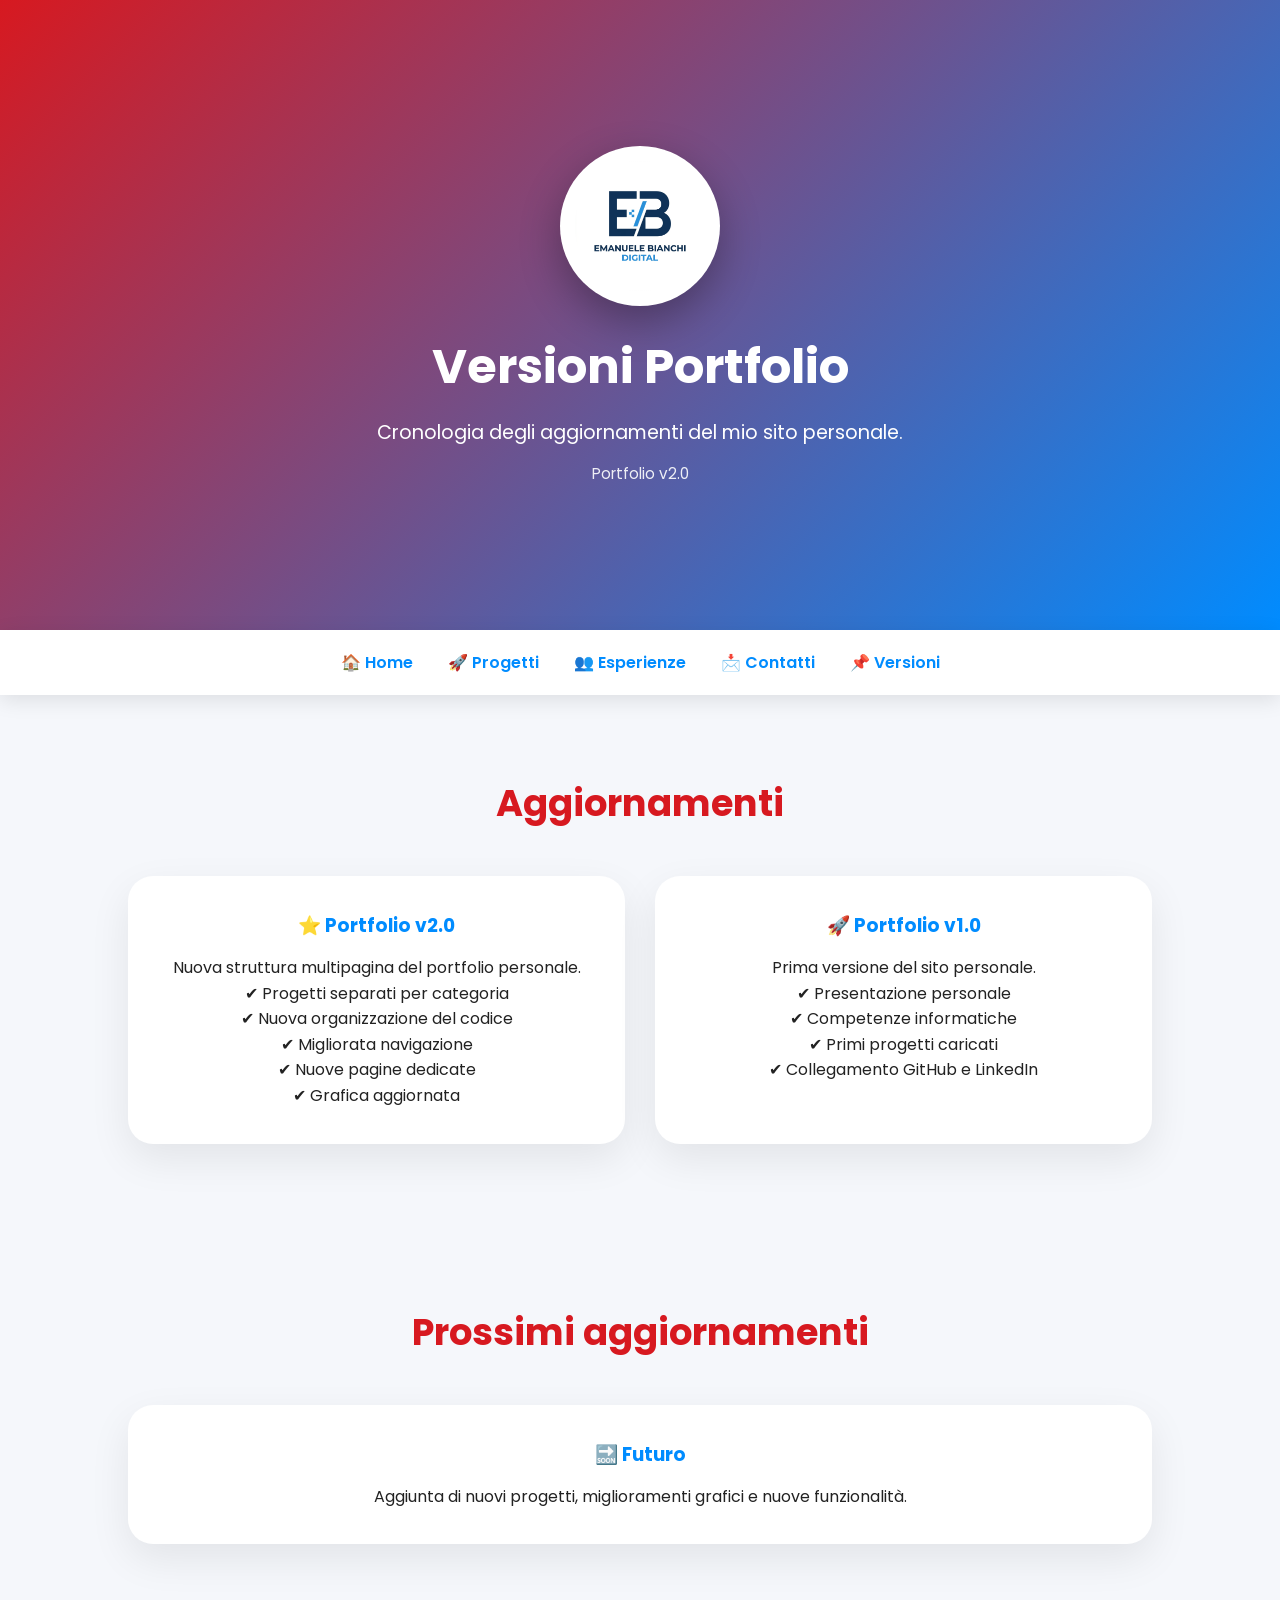
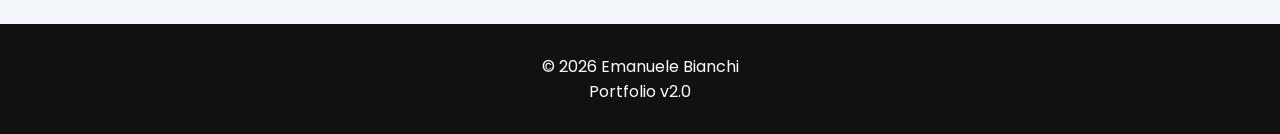
==== changelog.html @ 806c9649 "Portfolio v2.0 Nuova struttura multipagina, Nuovi progetti e miglioramenti grafici" ====
<!DOCTYPE html>
<html lang="it">

<head>

<meta charset="UTF-8">
<meta name="viewport" content="width=device-width, initial-scale=1.0">

<title>Versioni | Emanuele Bianchi</title>

<link rel="icon" href="img/logo.png">
<link rel="stylesheet" href="style.css">

</head>


<body>


<header>


<img src="img/logo.png"
class="logo"
alt="Logo Emanuele Bianchi">


<h1>
Versioni Portfolio
</h1>


<p>
Cronologia degli aggiornamenti
del mio sito personale.
</p>


<p class="versione">
Portfolio v2.0
</p>


</header>




<nav>

<a href="index.html">
🏠 Home
</a>


<a href="progetti.html">
🚀 Progetti
</a>


<a href="esperienze.html">
👥 Esperienze
</a>


<a href="contatti.html">
📩 Contatti
</a>


<a href="changelog.html">
📌 Versioni
</a>

</nav>





<section>


<h2>
Aggiornamenti
</h2>



<div class="cards">



<div class="card">


<h3>
⭐ Portfolio v2.0
</h3>


<p>

Nuova struttura multipagina
del portfolio personale.

</p>


<p>

✔ Progetti separati per categoria<br>
✔ Nuova organizzazione del codice<br>
✔ Migliorata navigazione<br>
✔ Nuove pagine dedicate<br>
✔ Grafica aggiornata

</p>


</div>






<div class="card">


<h3>
🚀 Portfolio v1.0
</h3>


<p>

Prima versione del sito personale.

</p>


<p>

✔ Presentazione personale<br>
✔ Competenze informatiche<br>
✔ Primi progetti caricati<br>
✔ Collegamento GitHub e LinkedIn

</p>


</div>




</div>


</section>





<section>


<h2>
Prossimi aggiornamenti
</h2>


<div class="cards">


<div class="card">


<h3>
🔜 Futuro
</h3>


<p>

Aggiunta di nuovi progetti,
miglioramenti grafici e nuove
funzionalità.

</p>


</div>


</div>


</section>





<footer>


<p>
© 2026 Emanuele Bianchi
</p>


<p>
Portfolio v2.0
</p>


</footer>




<script src="script.js"></script>


</body>

</html>
---- style.css ----
/* ==================================
   PORTFOLIO EMA
   STYLE DEFINITIVO 2.0
================================== */


@import url('https://fonts.googleapis.com/css2?family=Poppins:wght@300;400;500;600;700&display=swap');



* {

    margin:0;
    padding:0;
    box-sizing:border-box;

}



html {

    scroll-behavior:smooth;

}



body {

    font-family:'Poppins',sans-serif;

    background:#f5f7fb;

    color:#222;

    transition:.4s;

}





/* ================= HEADER ================= */


header {

    min-height:70vh;

    display:flex;

    flex-direction:column;

    justify-content:center;

    align-items:center;

    text-align:center;

    padding:40px 20px;


    background:

    linear-gradient(
        135deg,
        #d71920,
        #008cff
    );


    color:white;

}




.logo {

    width:160px;

    height:160px;

    object-fit:contain;

    background:white;

    padding:15px;

    border-radius:50%;

    box-shadow:
    0 15px 40px rgba(0,0,0,.3);


    animation:float 3s infinite;

}




.foto-profilo {

    width:170px;

    height:170px;

    object-fit:cover;

    border-radius:50%;

    border:5px solid white;

    margin-bottom:20px;

    box-shadow:
    0 15px 35px rgba(0,0,0,.3);

}





@keyframes float {


    50% {

        transform:translateY(-15px);

    }

}




header h1 {

    margin-top:25px;

    font-size:3rem;

}



header h2 {

    margin-top:10px;

    font-weight:400;

}



header p {

    margin-top:15px;

    font-size:1.2rem;

}




.versione {

    font-size:.95rem;

    opacity:.9;

}





/* ================= BUTTON ================= */


button,
.btn {


    margin-top:25px;

    padding:14px 30px;

    border-radius:50px;

    border:none;

    background:white;

    color:#d71920;

    font-weight:600;

    cursor:pointer;

    text-decoration:none;

    transition:.3s;

}



button:hover,
.btn:hover {


    transform:translateY(-5px);


    box-shadow:
    0 10px 25px rgba(0,0,0,.25);


}





/* ================= NAV ================= */


nav {


    position:sticky;

    top:0;

    z-index:100;


    display:flex;

    justify-content:center;

    gap:35px;


    padding:20px;


    background:white;


    box-shadow:
    0 5px 20px rgba(0,0,0,.1);


}




nav a {


    text-decoration:none;

    color:#008cff;

    font-weight:600;

    transition:.3s;


}



nav a:hover {


    color:#d71920;


}





/* ================= SECTIONS ================= */


section {


    padding:80px 10%;


    animation:appear .8s;


}




section h2 {


    text-align:center;


    color:#d71920;


    font-size:2.3rem;


    margin-bottom:45px;


}





@keyframes appear {


from {

    opacity:0;

    transform:translateY(30px);

}


to {

    opacity:1;

    transform:none;

}


}






/* ================= CARDS ================= */


.cards {


    display:grid;


    grid-template-columns:

    repeat(auto-fit,minmax(280px,1fr));


    gap:30px;


    margin-top:30px;


}




.card {


    background:white;


    padding:35px;


    border-radius:25px;


    text-align:center;


    box-shadow:


    0 15px 40px rgba(0,0,0,.08);


    transition:.4s;


}




.card:hover {


    transform:translateY(-12px);


    box-shadow:


    0 25px 50px rgba(0,0,0,.15);


}




.card h3 {


    margin-bottom:15px;


    color:#008cff;


}




.card p {


    line-height:1.6;


}




/* ================= PROGETTI ================= */


.card.project {

    padding:30px;

}



.sub-project {


    margin-top:25px;


    padding:20px;


    border-radius:15px;


    background:rgba(0,0,0,.05);


}




.sub-project h4 {


    margin-bottom:12px;


}




.project-links {


    display:flex;


    justify-content:center;


    flex-wrap:wrap;


    gap:12px;


    margin-top:18px;


}



.project-link {


    text-decoration:none;


    color:#008cff;


    font-weight:600;


    transition:.3s;


}



.project-link:hover {


    color:#d71920;


}





.immagine-progetto {


    width:100%;

    border-radius:15px;

    margin-bottom:20px;

}





/* ================= CONTATTI ================= */


.contact-box {


    display:flex;


    flex-wrap:wrap;


    justify-content:center;


    gap:20px;


}




.contact-box p {


    background:white;


    padding:15px 25px;


    border-radius:40px;


    box-shadow:


    0 10px 25px rgba(0,0,0,.08);


    transition:.3s;


}



.contact-box p:hover {


    transform:translateY(-5px);


}




.contact-box a {


    color:#008cff;


    text-decoration:none;


    font-weight:600;


}





/* ================= IMMAGINI ================= */


.section-image {


    width:100%;

    max-width:600px;

    display:block;

    margin:30px auto;

    border-radius:20px;

}





/* ================= FOOTER ================= */


footer {


    background:#111;


    color:white;


    padding:30px;


    text-align:center;


}







/* ================= DARK MODE ================= */


.dark-mode {


    background:#111;

    color:white;


}



.dark-mode nav {


    background:#1d1d1d;


}




.dark-mode nav a {


    color:#69c0ff;


}



.dark-mode .card {


    background:#1e1e1e;

    color:white;


}




.dark-mode .contact-box p {


    background:#1e1e1e;


}




.dark-mode section h2 {


    color:#ff5252;


}





/* ================= MOBILE ================= */


@media(max-width:700px){


header h1 {

    font-size:2.2rem;

}



header p {

    font-size:1rem;

}



nav {


    flex-direction:column;


    align-items:center;


    gap:15px;


}




section {


    padding:50px 20px;


}




.card {


    padding:25px;


}




.logo {


    width:120px;

    height:120px;


}



.foto-profilo {


    width:130px;

    height:130px;


}


}

/* ===============================
   ANIMAZIONE SCROLL JAVASCRIPT
=============================== */


.hidden {

    opacity:0;

    transform:translateY(40px);

    transition:.8s ease;

}



.show {

    opacity:1;

    transform:translateY(0);

}






/* ===============================
   PULSANTE TORNA SU
=============================== */


.top-button {

    position:fixed;

    bottom:30px;

    right:30px;


    width:55px;

    height:55px;


    display:flex;

    align-items:center;

    justify-content:center;


    padding:0;


    border:none;

    border-radius:50%;


    background:

    linear-gradient(
        135deg,
        #d71920,
        #008cff
    );


    color:white;


    font-size:28px;


    font-weight:700;


    line-height:1;


    cursor:pointer;


    opacity:0;


    visibility:hidden;


    transition:.3s;


    z-index:999;


    box-shadow:

    0 10px 30px rgba(0,0,0,.25);

}




.top-button.visible {

    opacity:1;

    visibility:visible;

}





.top-button:hover {


    transform:translateY(-7px) scale(1.08);


    box-shadow:

    0 15px 35px rgba(0,0,0,.35);


}





.top-button:focus {

    outline:none;

}





/* ===============================
   IMMAGINI CARICAMENTO
=============================== */


img {


    transition:.4s;


}



img.loaded {


    animation:imageLoad .6s;


}



@keyframes imageLoad {


from {


    opacity:0;


    transform:scale(.95);


}



to {


    opacity:1;


    transform:scale(1);


}


}

/* ===============================
   MENU NAVIGAZIONE PROGETTI
=============================== */


.project-menu {


    display:flex;


    justify-content:center;


    flex-wrap:wrap;


    gap:15px;


    margin:40px auto;


    padding:0 20px;


}



.project-menu a {


    text-decoration:none;


    color:#008cff;


    background:white;


    padding:12px 22px;


    border-radius:30px;


    font-weight:600;


    box-shadow:

    0 8px 20px rgba(0,0,0,.1);


    transition:.3s;


}




.project-menu a:hover {


    background:#008cff;


    color:white;


    transform:translateY(-5px);


}




.dark-mode .project-menu a {


    background:#1e1e1e;


    color:#69c0ff;


}




.dark-mode .project-menu a:hover {


    background:#008cff;


    color:white;


}
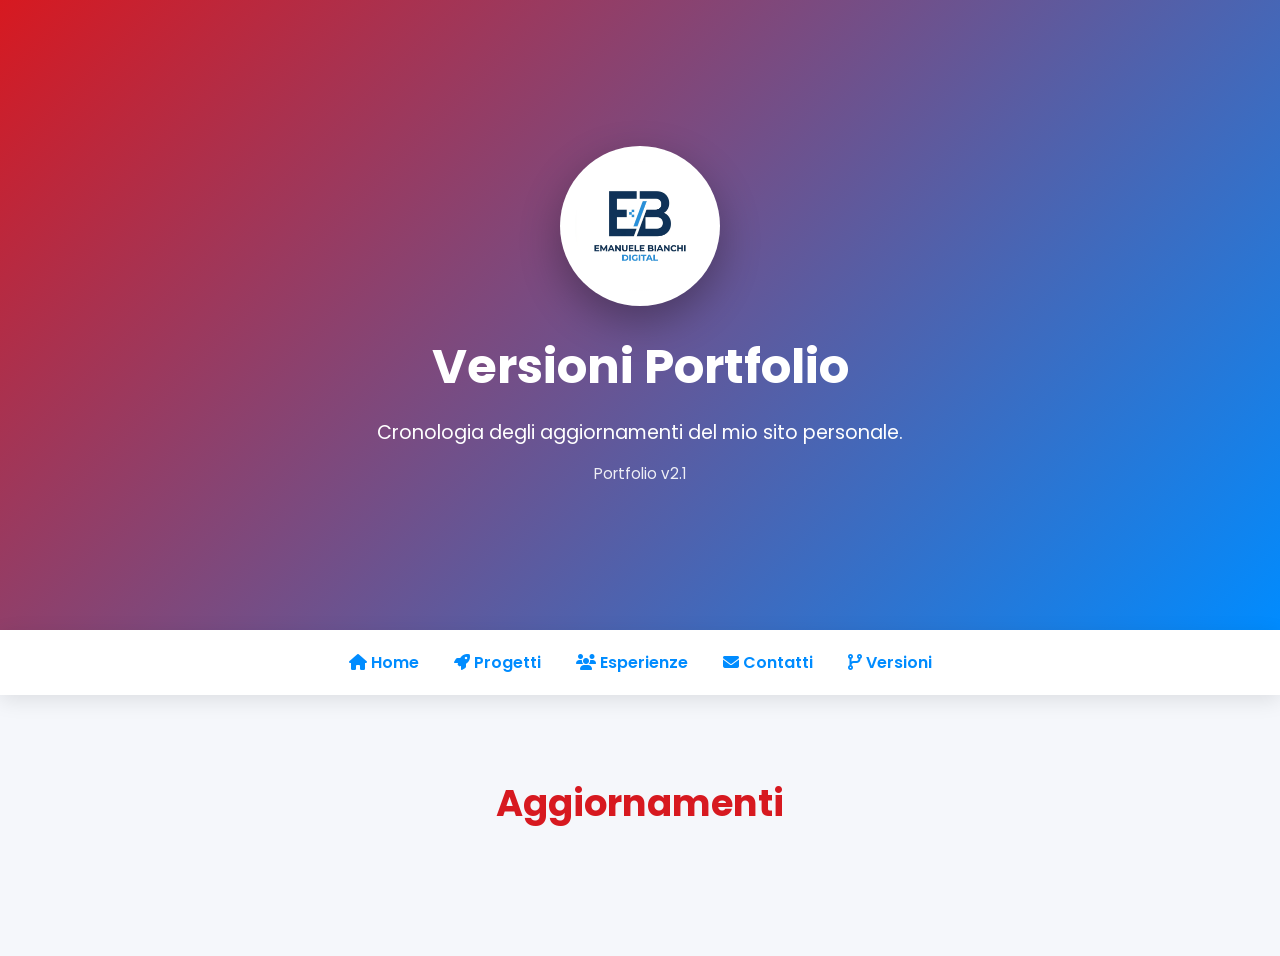
==== commit 016a429f: "versione 2.1 tolto numero cellulare, sistemazione codice indentazione, sistemazione bug" ====
--- a/changelog.html
+++ b/changelog.html
@@ -2,229 +2,34 @@
 <html lang="it">
 
 <head>
+    <meta charset="UTF-8">
+    <meta name="viewport" content="width=device-width, initial-scale=1.0">
 
-<meta charset="UTF-8">
-<meta name="viewport" content="width=device-width, initial-scale=1.0">
+    <title>Versioni | Emanuele Bianchi</title>
 
-<title>Versioni | Emanuele Bianchi</title>
-
-<link rel="icon" href="img/logo.png">
-<link rel="stylesheet" href="style.css">
-
+    <link rel="icon" href="img/logo.png">
+    <link rel="stylesheet" href="style.css">
+    <link rel="stylesheet" href="https://cdnjs.cloudflare.com/ajax/libs/font-awesome/6.5.2/css/all.min.css">
 </head>
 
+<body>
+    <header>
+        <img src="img/logo.png" class="logo" alt="Logo Emanuele Bianchi">
+        <h1> Versioni Portfolio </h1>
+        <p> Cronologia degli aggiornamenti del mio sito personale. </p>
+        <p class="versione"> Portfolio v2.1 </p>
+    </header>
 
-<body>
+    <nav>
+        <a href="index.html"><i class="fa-solid fa-house"></i> Home</a>
+        <a href="progetti.html"><i class="fa-solid fa-rocket"></i> Progetti</a>
+        <a href="esperienze.html"><i class="fa-solid fa-users"></i> Esperienze</a>
+        <a href="contatti.html"><i class="fa-solid fa-envelope"></i> Contatti</a>
+        <a href="changelog.html"><i class="fa-solid fa-code-branch"></i> Versioni</a>
+    </nav>
 
+    <section>
+        <h2> Aggiornamenti </h2>
 
-<header>
-
-
-<img src="img/logo.png"
-class="logo"
-alt="Logo Emanuele Bianchi">
-
-
-<h1>
-Versioni Portfolio
-</h1>
-
-
-<p>
-Cronologia degli aggiornamenti
-del mio sito personale.
-</p>
-
-
-<p class="versione">
-Portfolio v2.0
-</p>
-
-
-</header>
-
-
-
-
-<nav>
-
-<a href="index.html">
-🏠 Home
-</a>
-
-
-<a href="progetti.html">
-🚀 Progetti
-</a>
-
-
-<a href="esperienze.html">
-👥 Esperienze
-</a>
-
-
-<a href="contatti.html">
-📩 Contatti
-</a>
-
-
-<a href="changelog.html">
-📌 Versioni
-</a>
-
-</nav>
-
-
-
-
-
-<section>
-
-
-<h2>
-Aggiornamenti
-</h2>
-
-
-
-<div class="cards">
-
-
-
-<div class="card">
-
-
-<h3>
-⭐ Portfolio v2.0
-</h3>
-
-
-<p>
-
-Nuova struttura multipagina
-del portfolio personale.
-
-</p>
-
-
-<p>
-
-✔ Progetti separati per categoria<br>
-✔ Nuova organizzazione del codice<br>
-✔ Migliorata navigazione<br>
-✔ Nuove pagine dedicate<br>
-✔ Grafica aggiornata
-
-</p>
-
-
-</div>
-
-
-
-
-
-
-<div class="card">
-
-
-<h3>
-🚀 Portfolio v1.0
-</h3>
-
-
-<p>
-
-Prima versione del sito personale.
-
-</p>
-
-
-<p>
-
-✔ Presentazione personale<br>
-✔ Competenze informatiche<br>
-✔ Primi progetti caricati<br>
-✔ Collegamento GitHub e LinkedIn
-
-</p>
-
-
-</div>
-
-
-
-
-</div>
-
-
-</section>
-
-
-
-
-
-<section>
-
-
-<h2>
-Prossimi aggiornamenti
-</h2>
-
-
-<div class="cards">
-
-
-<div class="card">
-
-
-<h3>
-🔜 Futuro
-</h3>
-
-
-<p>
-
-Aggiunta di nuovi progetti,
-miglioramenti grafici e nuove
-funzionalità.
-
-</p>
-
-
-</div>
-
-
-</div>
-
-
-</section>
-
-
-
-
-
-<footer>
-
-
-<p>
-© 2026 Emanuele Bianchi
-</p>
-
-
-<p>
-Portfolio v2.0
-</p>
-
-
-</footer>
-
-
-
-
-<script src="script.js"></script>
-
-
-</body>
-
-</html>+        <div class="cards">
+            <div class="card
--- a/style.css
+++ b/style.css
@@ -1,1159 +1,492 @@
 /* ==================================
    PORTFOLIO EMA
-   STYLE DEFINITIVO 2.0
+   STYLE DEFINITIVO 2.1
 ================================== */
 
-
 @import url('https://fonts.googleapis.com/css2?family=Poppins:wght@300;400;500;600;700&display=swap');
 
-
-
 * {
-
-    margin:0;
-    padding:0;
-    box-sizing:border-box;
-
-}
-
-
+    margin: 0;
+    padding: 0;
+    box-sizing: border-box;
+}
 
 html {
-
-    scroll-behavior:smooth;
-
-}
-
-
+    scroll-behavior: smooth;
+}
 
 body {
-
-    font-family:'Poppins',sans-serif;
-
-    background:#f5f7fb;
-
-    color:#222;
-
-    transition:.4s;
-
-}
-
-
-
-
+    font-family: 'Poppins', sans-serif;
+    background: #f5f7fb;
+    color: #222;
+    transition: .4s;
+}
 
 /* ================= HEADER ================= */
 
-
 header {
-
-    min-height:70vh;
-
-    display:flex;
-
-    flex-direction:column;
-
-    justify-content:center;
-
-    align-items:center;
-
-    text-align:center;
-
-    padding:40px 20px;
-
-
-    background:
-
-    linear-gradient(
-        135deg,
-        #d71920,
-        #008cff
-    );
-
-
-    color:white;
-
-}
-
-
-
+    min-height: 70vh;
+    display: flex;
+    flex-direction: column;
+    justify-content: center;
+    align-items: center;
+    text-align: center;
+    padding: 40px 20px;
+    background: linear-gradient(135deg, #d71920, #008cff);
+    color: white;
+}
 
 .logo {
-
-    width:160px;
-
-    height:160px;
-
-    object-fit:contain;
-
-    background:white;
-
-    padding:15px;
-
-    border-radius:50%;
-
-    box-shadow:
-    0 15px 40px rgba(0,0,0,.3);
-
-
-    animation:float 3s infinite;
-
-}
-
-
-
+    width: 160px;
+    height: 160px;
+    object-fit: contain;
+    background: white;
+    padding: 15px;
+    border-radius: 50%;
+    box-shadow: 0 15px 40px rgba(0, 0, 0, .3);
+    animation: float 3s infinite;
+}
 
 .foto-profilo {
-
-    width:170px;
-
-    height:170px;
-
-    object-fit:cover;
-
-    border-radius:50%;
-
-    border:5px solid white;
-
-    margin-bottom:20px;
-
-    box-shadow:
-    0 15px 35px rgba(0,0,0,.3);
-
-}
-
-
-
-
+    width: 170px;
+    height: 170px;
+    object-fit: cover;
+    border-radius: 50%;
+    border: 5px solid white;
+    margin-bottom: 20px;
+    box-shadow: 0 15px 35px rgba(0, 0, 0, .3);
+}
 
 @keyframes float {
-
-
     50% {
-
-        transform:translateY(-15px);
-
-    }
-
-}
-
-
-
+        transform: translateY(-15px);
+    }
+}
 
 header h1 {
-
-    margin-top:25px;
-
-    font-size:3rem;
-
-}
-
-
+    margin-top: 25px;
+    font-size: 3rem;
+}
 
 header h2 {
-
-    margin-top:10px;
-
-    font-weight:400;
-
-}
-
-
+    margin-top: 10px;
+    font-weight: 400;
+}
 
 header p {
-
-    margin-top:15px;
-
-    font-size:1.2rem;
-
-}
-
-
-
+    margin-top: 15px;
+    font-size: 1.2rem;
+}
 
 .versione {
-
-    font-size:.95rem;
-
-    opacity:.9;
-
-}
-
-
-
-
+    font-size: .95rem;
+    opacity: .9;
+}
 
 /* ================= BUTTON ================= */
-
 
 button,
 .btn {
-
-
-    margin-top:25px;
-
-    padding:14px 30px;
-
-    border-radius:50px;
-
-    border:none;
-
-    background:white;
-
-    color:#d71920;
-
-    font-weight:600;
-
-    cursor:pointer;
-
-    text-decoration:none;
-
-    transition:.3s;
-
-}
-
-
-
-button:hover,
-.btn:hover {
-
-
-    transform:translateY(-5px);
-
-
-    box-shadow:
-    0 10px 25px rgba(0,0,0,.25);
-
-
-}
-
-
-
-
+    display: inline-block;
+    padding: 14px 30px;
+    border-radius: 50px;
+    border: none;
+    cursor: pointer;
+    text-decoration: none;
+    transition: .3s;
+}
+
+header button {
+    margin-top: 25px;
+}
 
 /* ================= NAV ================= */
 
-
 nav {
-
-
-    position:sticky;
-
-    top:0;
-
-    z-index:100;
-
-
-    display:flex;
-
-    justify-content:center;
-
-    gap:35px;
-
-
-    padding:20px;
-
-
-    background:white;
-
-
-    box-shadow:
-    0 5px 20px rgba(0,0,0,.1);
-
-
-}
-
-
-
+    position: sticky;
+    top: 0;
+    z-index: 100;
+    display: flex;
+    justify-content: center;
+    gap: 35px;
+    padding: 20px;
+    background: white;
+    box-shadow: 0 5px 20px rgba(0, 0, 0, .1);
+}
 
 nav a {
-
-
-    text-decoration:none;
-
-    color:#008cff;
-
-    font-weight:600;
-
-    transition:.3s;
-
-
-}
-
-
+    text-decoration: none;
+    color: #008cff;
+    font-weight: 600;
+    transition: .3s;
+}
 
 nav a:hover {
-
-
-    color:#d71920;
-
-
-}
-
-
-
-
+    color: #d71920;
+}
 
 /* ================= SECTIONS ================= */
 
-
 section {
-
-
-    padding:80px 10%;
-
-
-    animation:appear .8s;
-
-
-}
-
-
-
+    padding: 80px 10%;
+    animation: appear .8s;
+}
 
 section h2 {
-
-
-    text-align:center;
-
-
-    color:#d71920;
-
-
-    font-size:2.3rem;
-
-
-    margin-bottom:45px;
-
-
-}
-
-
-
-
+    text-align: center;
+    color: #d71920;
+    font-size: 2.3rem;
+    margin-bottom: 45px;
+}
 
 @keyframes appear {
-
-
-from {
-
-    opacity:0;
-
-    transform:translateY(30px);
-
-}
-
-
-to {
-
-    opacity:1;
-
-    transform:none;
-
-}
-
-
-}
-
-
-
-
-
+    from {
+        opacity: 0;
+        transform: translateY(30px);
+    }
+    to {
+        opacity: 1;
+        transform: none;
+    }
+}
 
 /* ================= CARDS ================= */
 
-
 .cards {
-
-
-    display:grid;
-
-
-    grid-template-columns:
-
-    repeat(auto-fit,minmax(280px,1fr));
-
-
-    gap:30px;
-
-
-    margin-top:30px;
-
-
-}
-
-
-
+    align-items: stretch;
+    display: grid;
+    grid-template-columns: repeat(auto-fit, minmax(280px, 1fr));
+    gap: 30px;
+    margin-top: 30px;
+}
 
 .card {
-
-
-    background:white;
-
-
-    padding:35px;
-
-
-    border-radius:25px;
-
-
-    text-align:center;
-
-
-    box-shadow:
-
-
-    0 15px 40px rgba(0,0,0,.08);
-
-
-    transition:.4s;
-
-
-}
-
-
-
+    background: white;
+    padding: 35px;
+    border-radius: 25px;
+    text-align: center;
+    box-shadow: 0 15px 40px rgba(0, 0, 0, .08);
+    transition: .4s;
+}
 
 .card:hover {
-
-
-    transform:translateY(-12px);
-
-
-    box-shadow:
-
-
-    0 25px 50px rgba(0,0,0,.15);
-
-
-}
-
-
-
+    transform: translateY(-12px);
+    box-shadow: 0 25px 50px rgba(0, 0, 0, .15);
+}
 
 .card h3 {
-
-
-    margin-bottom:15px;
-
-
-    color:#008cff;
-
-
-}
-
-
-
+    margin-bottom: 15px;
+    color: #008cff;
+}
 
 .card p {
-
-
-    line-height:1.6;
-
-
-}
-
-
-
+    line-height: 1.6;
+}
 
 /* ================= PROGETTI ================= */
 
-
 .card.project {
-
-    padding:30px;
-
-}
-
-
+    padding: 30px;
+}
 
 .sub-project {
-
-
-    margin-top:25px;
-
-
-    padding:20px;
-
-
-    border-radius:15px;
-
-
-    background:rgba(0,0,0,.05);
-
-
-}
-
-
-
+    margin-top: 25px;
+    padding: 20px;
+    border-radius: 15px;
+    background: rgba(0, 0, 0, .05);
+}
 
 .sub-project h4 {
-
-
-    margin-bottom:12px;
-
-
-}
-
-
-
+    margin-bottom: 12px;
+}
 
 .project-links {
-
-
-    display:flex;
-
-
-    justify-content:center;
-
-
-    flex-wrap:wrap;
-
-
-    gap:12px;
-
-
-    margin-top:18px;
-
-
-}
-
-
+    display: flex;
+    justify-content: center;
+    flex-wrap: wrap;
+    gap: 12px;
+    margin-top: 18px;
+}
 
 .project-link {
-
-
-    text-decoration:none;
-
-
-    color:#008cff;
-
-
-    font-weight:600;
-
-
-    transition:.3s;
-
-
-}
-
-
+    text-decoration: none;
+    color: #008cff;
+    font-weight: 600;
+    transition: .3s;
+}
 
 .project-link:hover {
-
-
-    color:#d71920;
-
-
-}
-
-
-
-
+    color: #d71920;
+}
 
 .immagine-progetto {
-
-
-    width:100%;
-
-    border-radius:15px;
-
-    margin-bottom:20px;
-
-}
-
-
-
-
+    width: 100%;
+    border-radius: 15px;
+    margin-bottom: 20px;
+}
 
 /* ================= CONTATTI ================= */
 
-
 .contact-box {
-
-
-    display:flex;
-
-
-    flex-wrap:wrap;
-
-
-    justify-content:center;
-
-
-    gap:20px;
-
-
-}
-
-
-
+    display: flex;
+    flex-wrap: wrap;
+    justify-content: center;
+    gap: 20px;
+}
 
 .contact-box p {
-
-
-    background:white;
-
-
-    padding:15px 25px;
-
-
-    border-radius:40px;
-
-
-    box-shadow:
-
-
-    0 10px 25px rgba(0,0,0,.08);
-
-
-    transition:.3s;
-
-
-}
-
-
+    background: white;
+    padding: 15px 25px;
+    border-radius: 40px;
+    box-shadow: 0 10px 25px rgba(0, 0, 0, .08);
+    transition: .3s;
+}
 
 .contact-box p:hover {
-
-
-    transform:translateY(-5px);
-
-
-}
-
-
-
+    transform: translateY(-5px);
+}
 
 .contact-box a {
-
-
-    color:#008cff;
-
-
-    text-decoration:none;
-
-
-    font-weight:600;
-
-
-}
-
-
-
-
+    color: #008cff;
+    text-decoration: none;
+    font-weight: 600;
+}
 
 /* ================= IMMAGINI ================= */
 
-
 .section-image {
-
-
-    width:100%;
-
-    max-width:600px;
-
-    display:block;
-
-    margin:30px auto;
-
-    border-radius:20px;
-
-}
-
-
-
-
+    width: 100%;
+    max-width: 600px;
+    display: block;
+    margin: 30px auto;
+    border-radius: 20px;
+}
 
 /* ================= FOOTER ================= */
 
-
 footer {
-
-
-    background:#111;
-
-
-    color:white;
-
-
-    padding:30px;
-
-
-    text-align:center;
-
-
-}
-
-
-
-
-
-
+    background: #111;
+    color: white;
+    padding: 30px;
+    text-align: center;
+}
 
 /* ================= DARK MODE ================= */
 
-
 .dark-mode {
-
-
-    background:#111;
-
-    color:white;
-
-
-}
-
-
+    background: #111;
+    color: white;
+}
 
 .dark-mode nav {
-
-
-    background:#1d1d1d;
-
-
-}
-
-
-
+    background: #1d1d1d;
+}
 
 .dark-mode nav a {
-
-
-    color:#69c0ff;
-
-
-}
-
-
+    color: #69c0ff;
+}
 
 .dark-mode .card {
-
-
-    background:#1e1e1e;
-
-    color:white;
-
-
-}
-
-
-
+    background: #1e1e1e;
+    color: white;
+}
 
 .dark-mode .contact-box p {
-
-
-    background:#1e1e1e;
-
-
-}
-
-
-
+    background: #1e1e1e;
+}
 
 .dark-mode section h2 {
-
-
-    color:#ff5252;
-
-
-}
-
-
-
-
+    color: #ff5252;
+}
 
 /* ================= MOBILE ================= */
 
-
-@media(max-width:700px){
-
-
-header h1 {
-
-    font-size:2.2rem;
-
-}
-
-
-
-header p {
-
-    font-size:1rem;
-
-}
-
-
-
-nav {
-
-
-    flex-direction:column;
-
-
-    align-items:center;
-
-
-    gap:15px;
-
-
-}
-
-
-
-
-section {
-
-
-    padding:50px 20px;
-
-
-}
-
-
-
-
-.card {
-
-
-    padding:25px;
-
-
-}
-
-
-
-
-.logo {
-
-
-    width:120px;
-
-    height:120px;
-
-
-}
-
-
-
-.foto-profilo {
-
-
-    width:130px;
-
-    height:130px;
-
-
-}
-
-
+@media (max-width: 700px) {
+    header h1 {
+        font-size: 2.2rem;
+    }
+
+    header p {
+        font-size: 1rem;
+    }
+
+    nav {
+        flex-direction: column;
+        align-items: center;
+        gap: 15px;
+    }
+
+    section {
+        padding: 50px 20px;
+    }
+
+    .card {
+        padding: 25px;
+    }
+
+    .logo {
+        width: 120px;
+        height: 120px;
+    }
+
+    .foto-profilo {
+        width: 130px;
+        height: 130px;
+    }
 }
 
 /* ===============================
    ANIMAZIONE SCROLL JAVASCRIPT
 =============================== */
 
-
 .hidden {
-
-    opacity:0;
-
-    transform:translateY(40px);
-
-    transition:.8s ease;
-
-}
-
-
+    opacity: 0;
+    transform: translateY(40px);
+    transition: .8s ease;
+}
 
 .show {
-
-    opacity:1;
-
-    transform:translateY(0);
-
-}
-
-
-
-
-
+    opacity: 1;
+    transform: translateY(0);
+}
 
 /* ===============================
    PULSANTE TORNA SU
 =============================== */
 
-
 .top-button {
-
-    position:fixed;
-
-    bottom:30px;
-
-    right:30px;
-
-
-    width:55px;
-
-    height:55px;
-
-
-    display:flex;
-
-    align-items:center;
-
-    justify-content:center;
-
-
-    padding:0;
-
-
-    border:none;
-
-    border-radius:50%;
-
-
-    background:
-
-    linear-gradient(
-        135deg,
-        #d71920,
-        #008cff
-    );
-
-
-    color:white;
-
-
-    font-size:28px;
-
-
-    font-weight:700;
-
-
-    line-height:1;
-
-
-    cursor:pointer;
-
-
-    opacity:0;
-
-
-    visibility:hidden;
-
-
-    transition:.3s;
-
-
-    z-index:999;
-
-
-    box-shadow:
-
-    0 10px 30px rgba(0,0,0,.25);
-
-}
-
-
-
+    position: fixed;
+    bottom: 30px;
+    right: 30px;
+    width: 55px;
+    height: 55px;
+    display: flex;
+    align-items: center;
+    justify-content: center;
+    padding: 0;
+    border: none;
+    border-radius: 50%;
+    background: linear-gradient(135deg, #d71920, #008cff);
+    color: white;
+    font-size: 28px;
+    font-weight: 700;
+    line-height: 1;
+    cursor: pointer;
+    opacity: 0;
+    visibility: hidden;
+    transition: .3s;
+    z-index: 999;
+    box-shadow: 0 10px 30px rgba(0, 0, 0, .25);
+}
 
 .top-button.visible {
-
-    opacity:1;
-
-    visibility:visible;
-
-}
-
-
-
-
+    opacity: 1;
+    visibility: visible;
+}
 
 .top-button:hover {
-
-
-    transform:translateY(-7px) scale(1.08);
-
-
-    box-shadow:
-
-    0 15px 35px rgba(0,0,0,.35);
-
-
-}
-
-
-
-
+    transform: translateY(-7px) scale(1.08);
+    box-shadow: 0 15px 35px rgba(0, 0, 0, .35);
+}
 
 .top-button:focus {
-
-    outline:none;
-
-}
-
-
-
-
+    outline: none;
+}
 
 /* ===============================
    IMMAGINI CARICAMENTO
 =============================== */
 
-
 img {
-
-
-    transition:.4s;
-
-
-}
-
-
+    transition: .4s;
+}
 
 img.loaded {
-
-
-    animation:imageLoad .6s;
-
-
-}
-
-
+    animation: imageLoad .6s;
+}
 
 @keyframes imageLoad {
-
-
-from {
-
-
-    opacity:0;
-
-
-    transform:scale(.95);
-
-
-}
-
-
-
-to {
-
-
-    opacity:1;
-
-
-    transform:scale(1);
-
-
-}
-
-
+    from {
+        opacity: 0;
+        transform: scale(.95);
+    }
+    to {
+        opacity: 1;
+        transform: scale(1);
+    }
 }
 
 /* ===============================
    MENU NAVIGAZIONE PROGETTI
 =============================== */
 
-
 .project-menu {
-
-
-    display:flex;
-
-
-    justify-content:center;
-
-
-    flex-wrap:wrap;
-
-
-    gap:15px;
-
-
-    margin:40px auto;
-
-
-    padding:0 20px;
-
-
-}
-
-
+    display: flex;
+    justify-content: center;
+    flex-wrap: wrap;
+    gap: 15px;
+    margin: 40px auto;
+    padding: 0 20px;
+}
 
 .project-menu a {
-
-
-    text-decoration:none;
-
-
-    color:#008cff;
-
-
-    background:white;
-
-
-    padding:12px 22px;
-
-
-    border-radius:30px;
-
-
-    font-weight:600;
-
-
-    box-shadow:
-
-    0 8px 20px rgba(0,0,0,.1);
-
-
-    transition:.3s;
-
-
-}
-
-
-
+    text-decoration: none;
+    color: #008cff;
+    background: white;
+    padding: 12px 22px;
+    border-radius: 30px;
+    font-weight: 600;
+    box-shadow: 0 8px 20px rgba(0, 0, 0, .1);
+    transition: .3s;
+}
 
 .project-menu a:hover {
-
-
-    background:#008cff;
-
-
-    color:white;
-
-
-    transform:translateY(-5px);
-
-
-}
-
-
-
+    background: #008cff;
+    color: white;
+    transform: translateY(-5px);
+}
 
 .dark-mode .project-menu a {
-
-
-    background:#1e1e1e;
-
-
-    color:#69c0ff;
-
-
-}
-
-
-
+    background: #1e1e1e;
+    color: #69c0ff;
+}
 
 .dark-mode .project-menu a:hover {
-
-
-    background:#008cff;
-
-
-    color:white;
-
-
+    background: #008cff;
+    color: white;
+}
+
+/* ===============================
+   FIX CARD PROGETTI
+=============================== */
+
+.card.project {
+    display: flex;
+    flex-direction: column;
+    justify-content: space-between;
+    min-height: 320px;
+}
+
+.card.project p {
+    margin-bottom: 18px;
+}
+
+.card.project .btn {
+    display: inline-block;
+    margin-top: auto;
+    align-self: center;
+}
+
+/* ===============================
+   FONT AWESOME ICONS
+=============================== */
+
+.card h3 i {
+    color: #008cff;
+    margin-right: 8px;
+}
+
+header i {
+    color: white;
+    margin-right: 5px;
 }
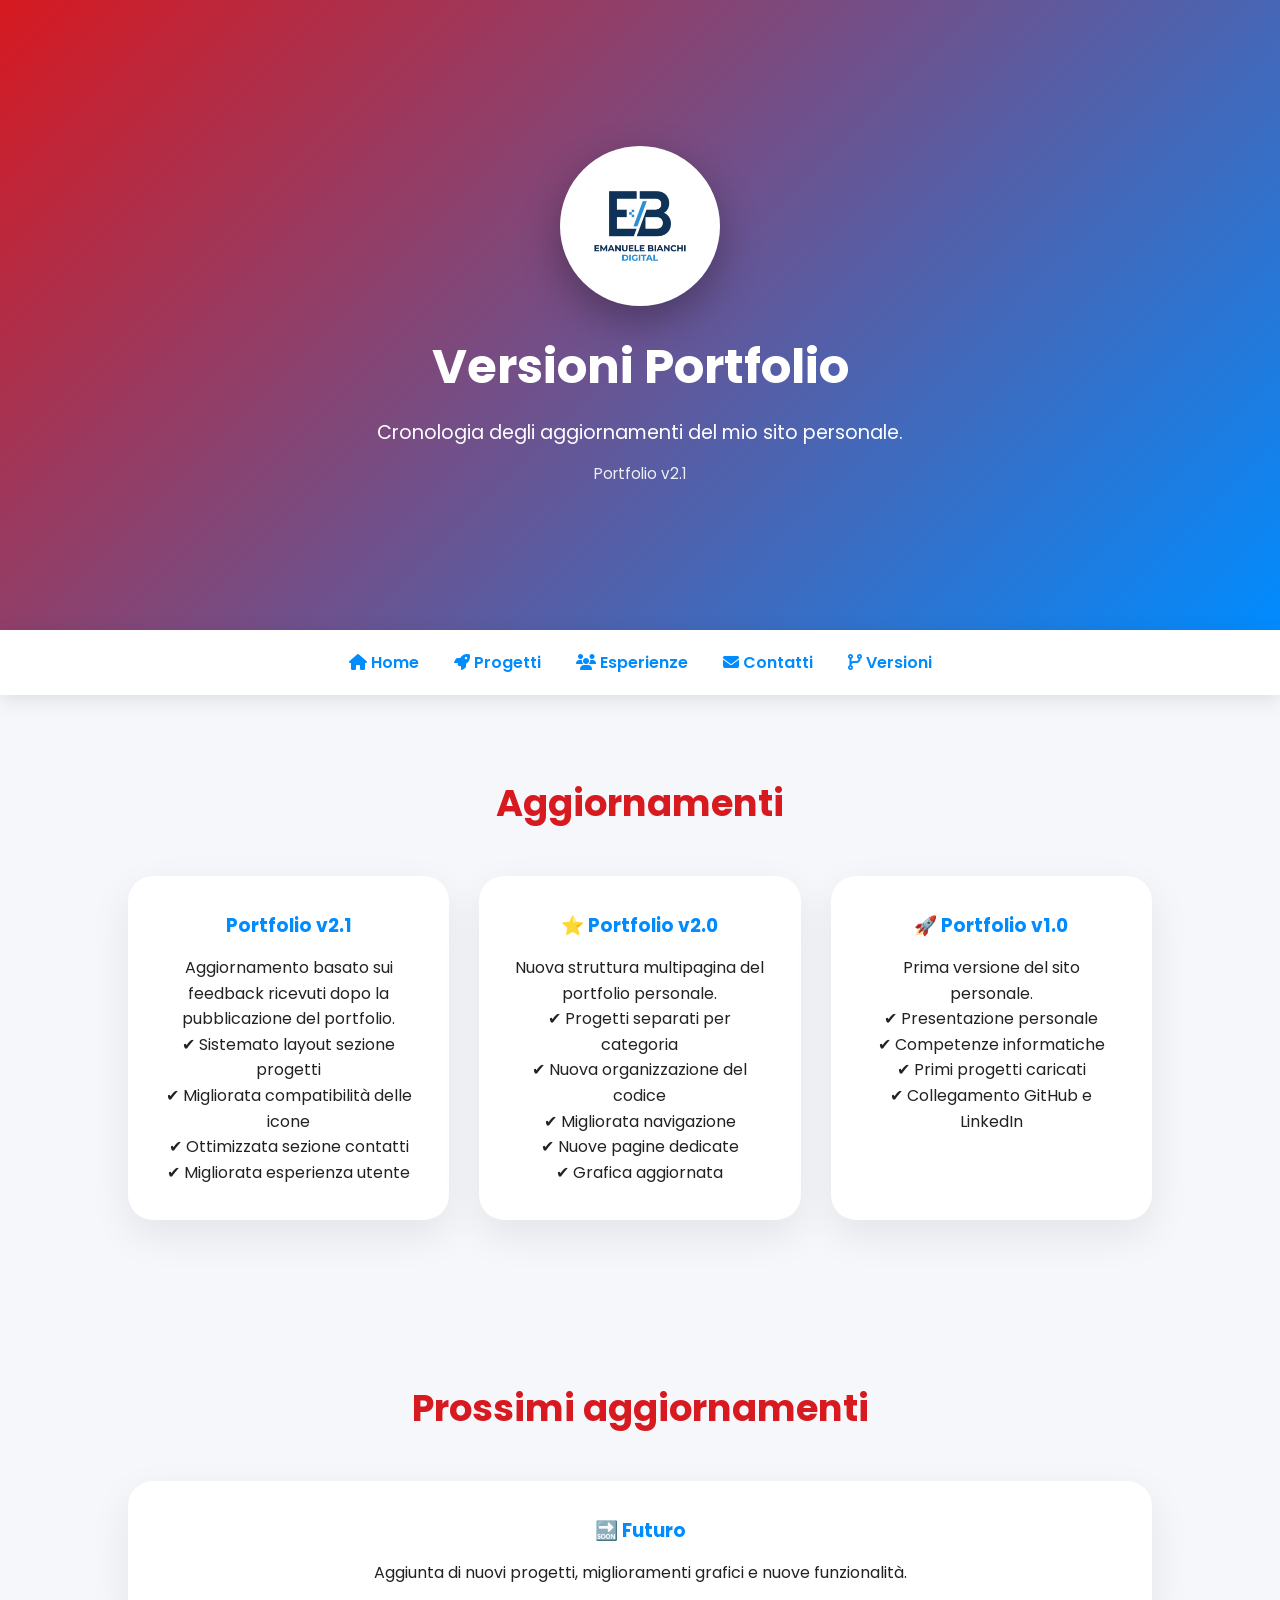
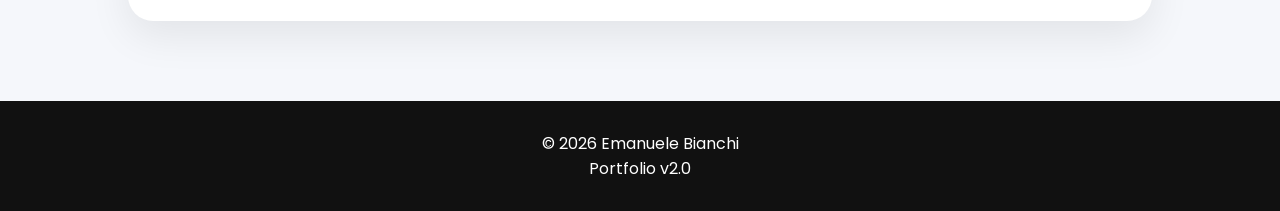
==== commit 6975a747: "versine2.1 pagina versioni correzione e aggiunta correzioni fatte versione 2.1" ====
--- a/changelog.html
+++ b/changelog.html
@@ -17,7 +17,7 @@
         <img src="img/logo.png" class="logo" alt="Logo Emanuele Bianchi">
         <h1> Versioni Portfolio </h1>
         <p> Cronologia degli aggiornamenti del mio sito personale. </p>
-        <p class="versione"> Portfolio v2.1 </p>
+        <p class="versione"> Portfolio v2.0 </p>
     </header>
 
     <nav>
@@ -32,4 +32,59 @@
         <h2> Aggiornamenti </h2>
 
         <div class="cards">
-            <div class="card+            <div class="card">
+                <h3> Portfolio v2.1 </h3>
+                <p> Aggiornamento basato sui feedback ricevuti dopo la pubblicazione del portfolio. </p>
+                <p>
+                    ✔ Sistemato layout sezione progetti<br>
+                    ✔ Migliorata compatibilità delle icone<br>
+                    ✔ Ottimizzata sezione contatti<br>
+                    ✔ Migliorata esperienza utente
+                </p>
+            </div>
+
+            <div class="card">
+                <h3> ⭐ Portfolio v2.0 </h3>
+                <p> Nuova struttura multipagina del portfolio personale. </p>
+                <p>
+                    ✔ Progetti separati per categoria<br>
+                    ✔ Nuova organizzazione del codice<br>
+                    ✔ Migliorata navigazione<br>
+                    ✔ Nuove pagine dedicate<br>
+                    ✔ Grafica aggiornata
+                </p>
+            </div>
+
+            <div class="card">
+                <h3> 🚀 Portfolio v1.0 </h3>
+                <p> Prima versione del sito personale. </p>
+                <p>
+                    ✔ Presentazione personale<br>
+                    ✔ Competenze informatiche<br>
+                    ✔ Primi progetti caricati<br>
+                    ✔ Collegamento GitHub e LinkedIn
+                </p>
+            </div>
+        </div>
+    </section>
+
+    <section>
+        <h2> Prossimi aggiornamenti </h2>
+
+        <div class="cards">
+            <div class="card">
+                <h3> 🔜 Futuro </h3>
+                <p> Aggiunta di nuovi progetti, miglioramenti grafici e nuove funzionalità. </p>
+            </div>
+        </div>
+    </section>
+
+    <footer>
+        <p> © 2026 Emanuele Bianchi </p>
+        <p> Portfolio v2.0 </p>
+    </footer>
+
+    <script src="script.js"></script>
+</body>
+
+</html>
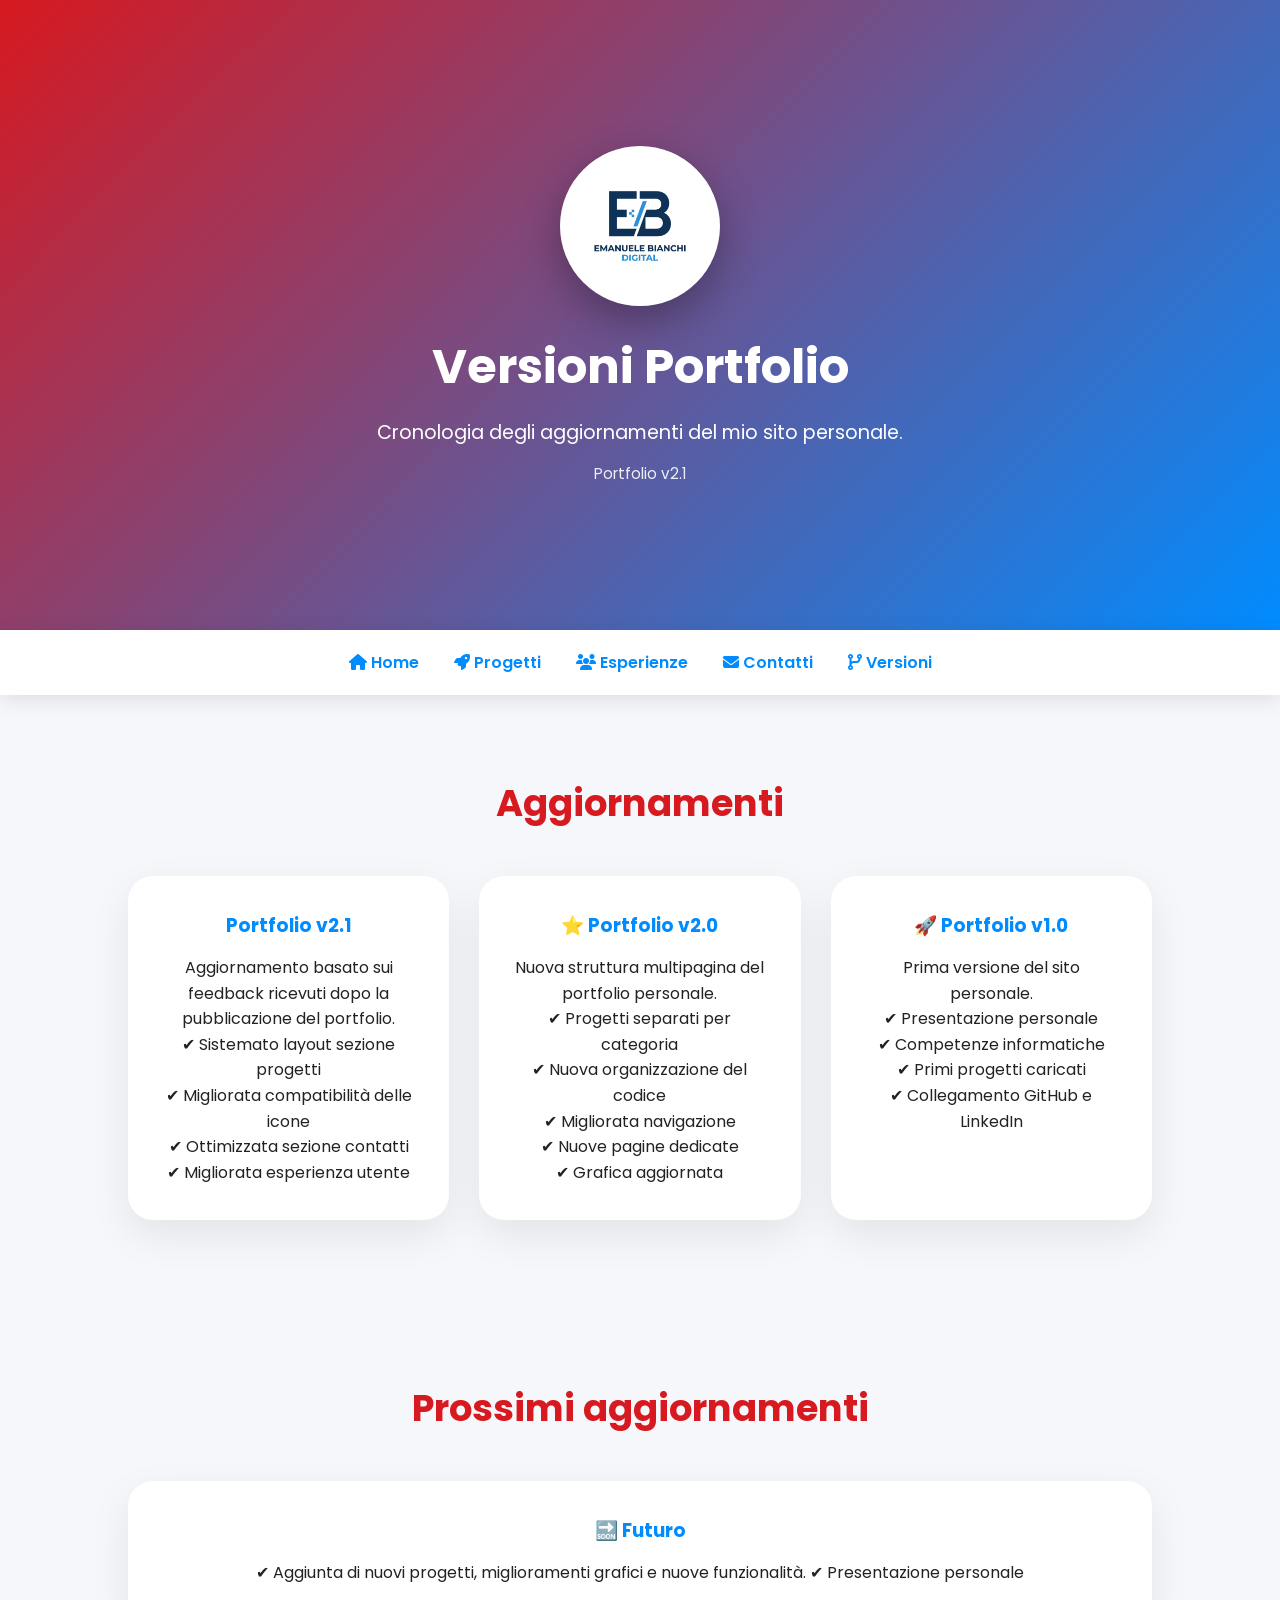
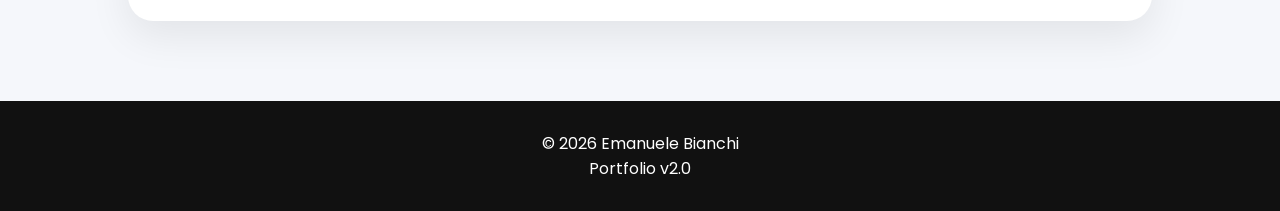
==== commit ca50260a: "Update changelog.html sistemazione eventi futuri" ====
--- a/changelog.html
+++ b/changelog.html
@@ -74,7 +74,9 @@
         <div class="cards">
             <div class="card">
                 <h3> 🔜 Futuro </h3>
-                <p> Aggiunta di nuovi progetti, miglioramenti grafici e nuove funzionalità. </p>
+                <p> ✔ Aggiunta di nuovi progetti, miglioramenti grafici e nuove funzionalità.
+                    ✔ Presentazione personale
+                </p>
             </div>
         </div>
     </section>
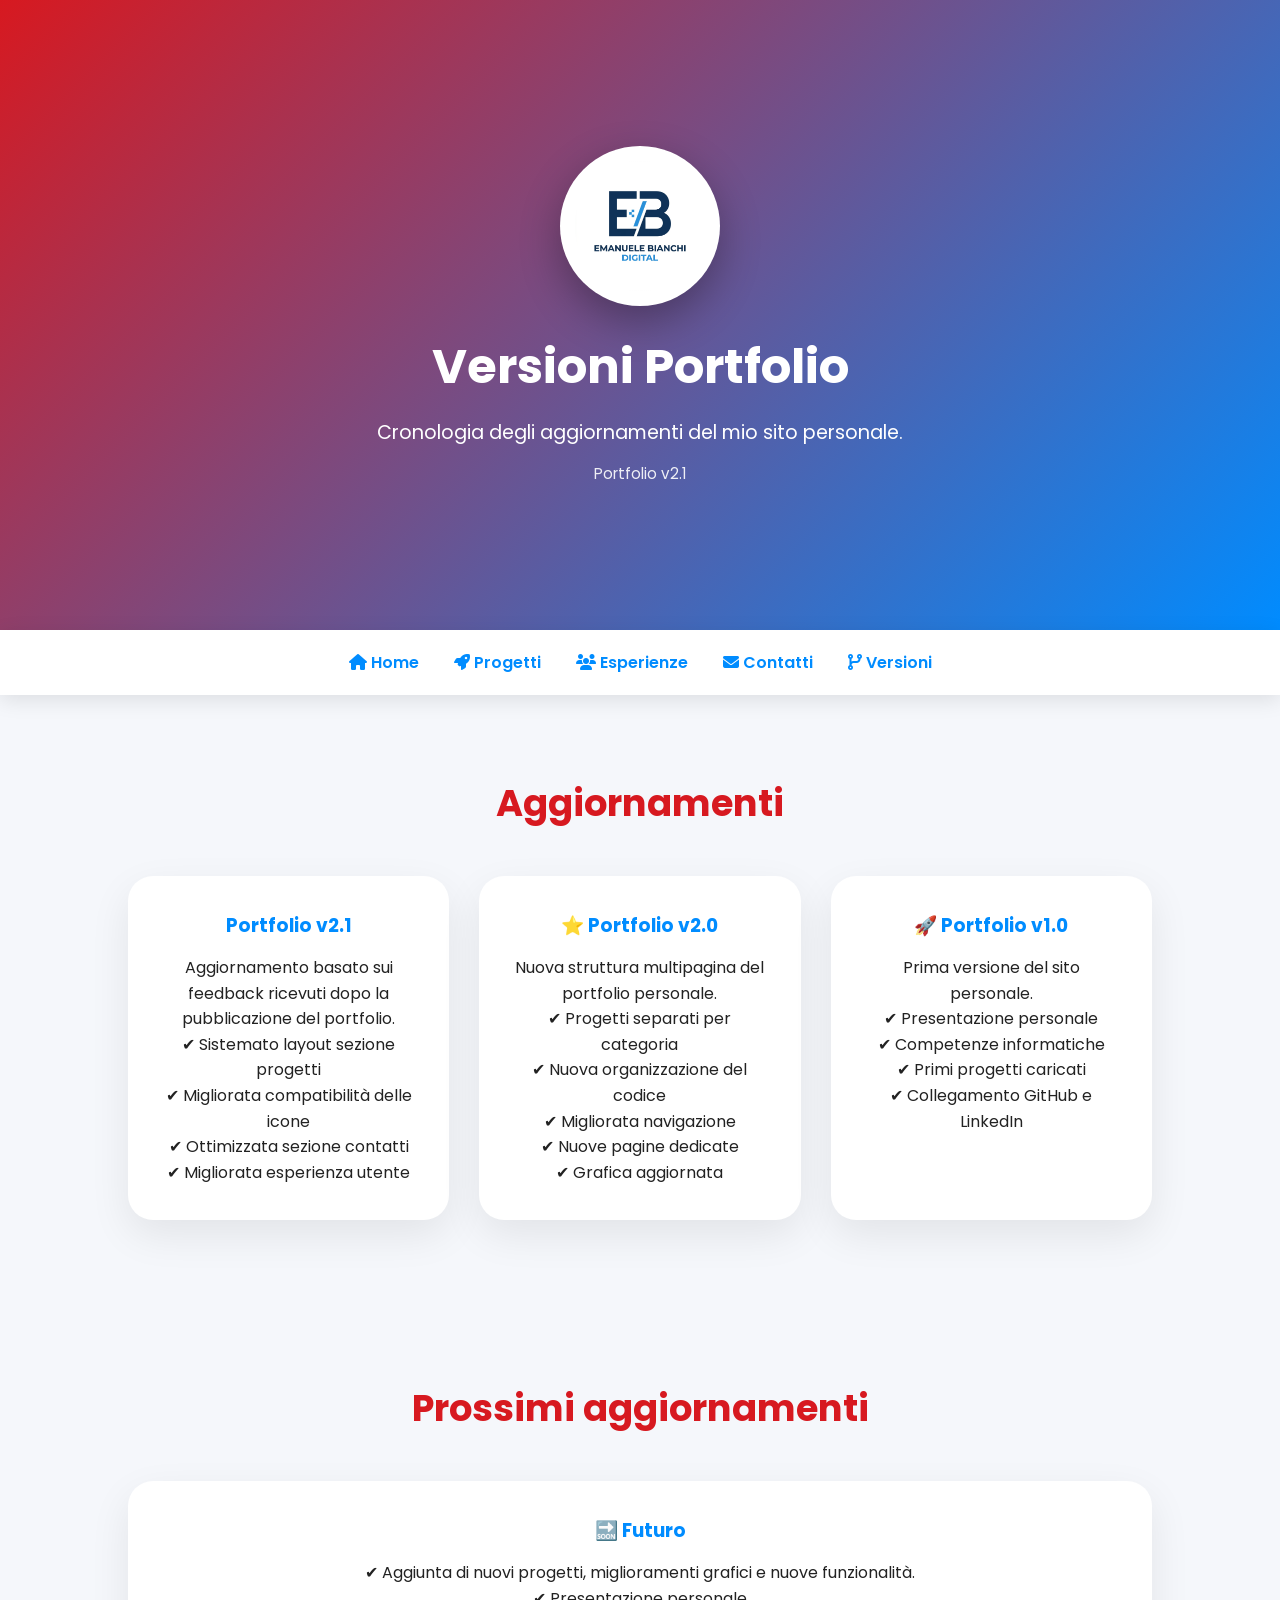
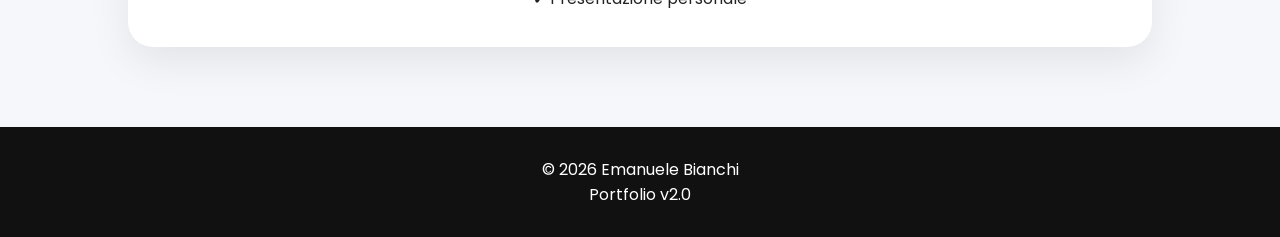
==== commit eec9397e: "aggiunta <br> aggiunta del tag <br> per la sezione "eventi futuri"" ====
--- a/changelog.html
+++ b/changelog.html
@@ -74,7 +74,7 @@
         <div class="cards">
             <div class="card">
                 <h3> 🔜 Futuro </h3>
-                <p> ✔ Aggiunta di nuovi progetti, miglioramenti grafici e nuove funzionalità.
+                <p> ✔ Aggiunta di nuovi progetti, miglioramenti grafici e nuove funzionalità.<br>
                     ✔ Presentazione personale
                 </p>
             </div>
@@ -89,4 +89,4 @@
     <script src="script.js"></script>
 </body>
 
-</html>+</html>
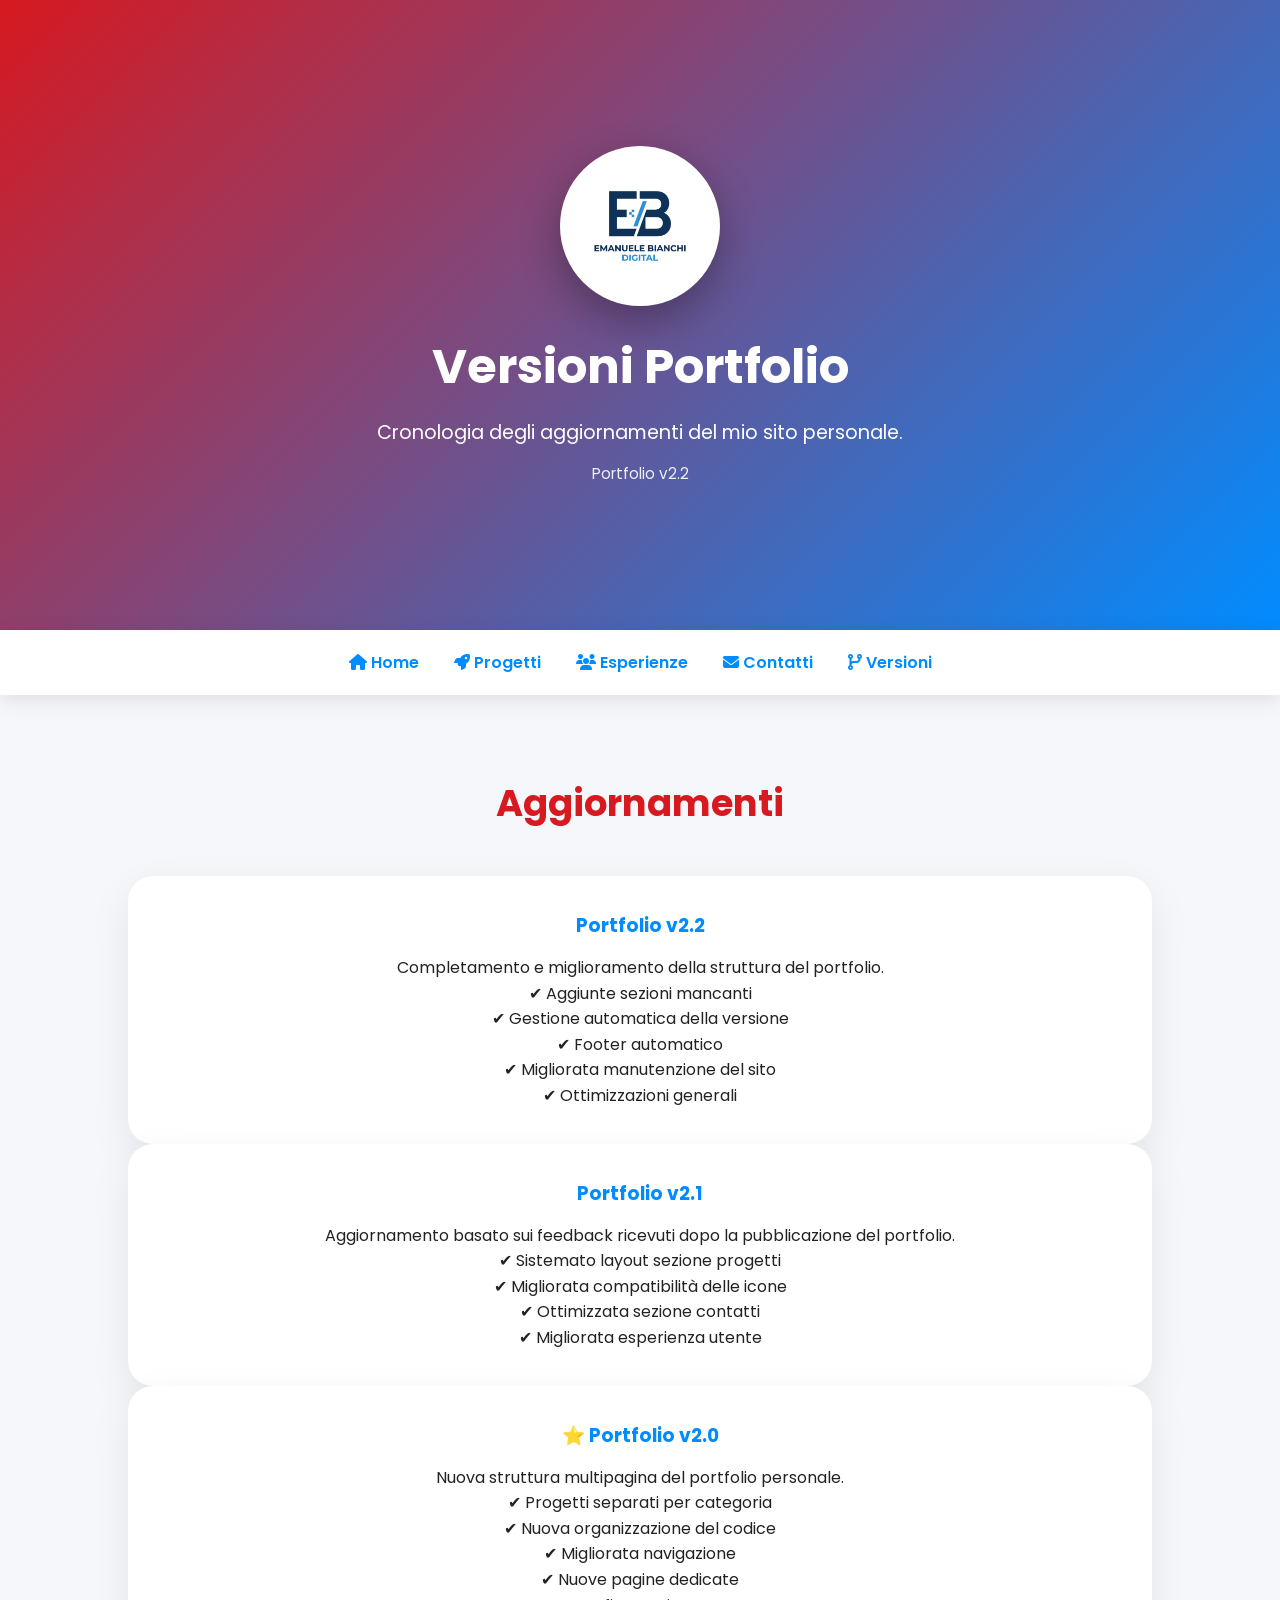
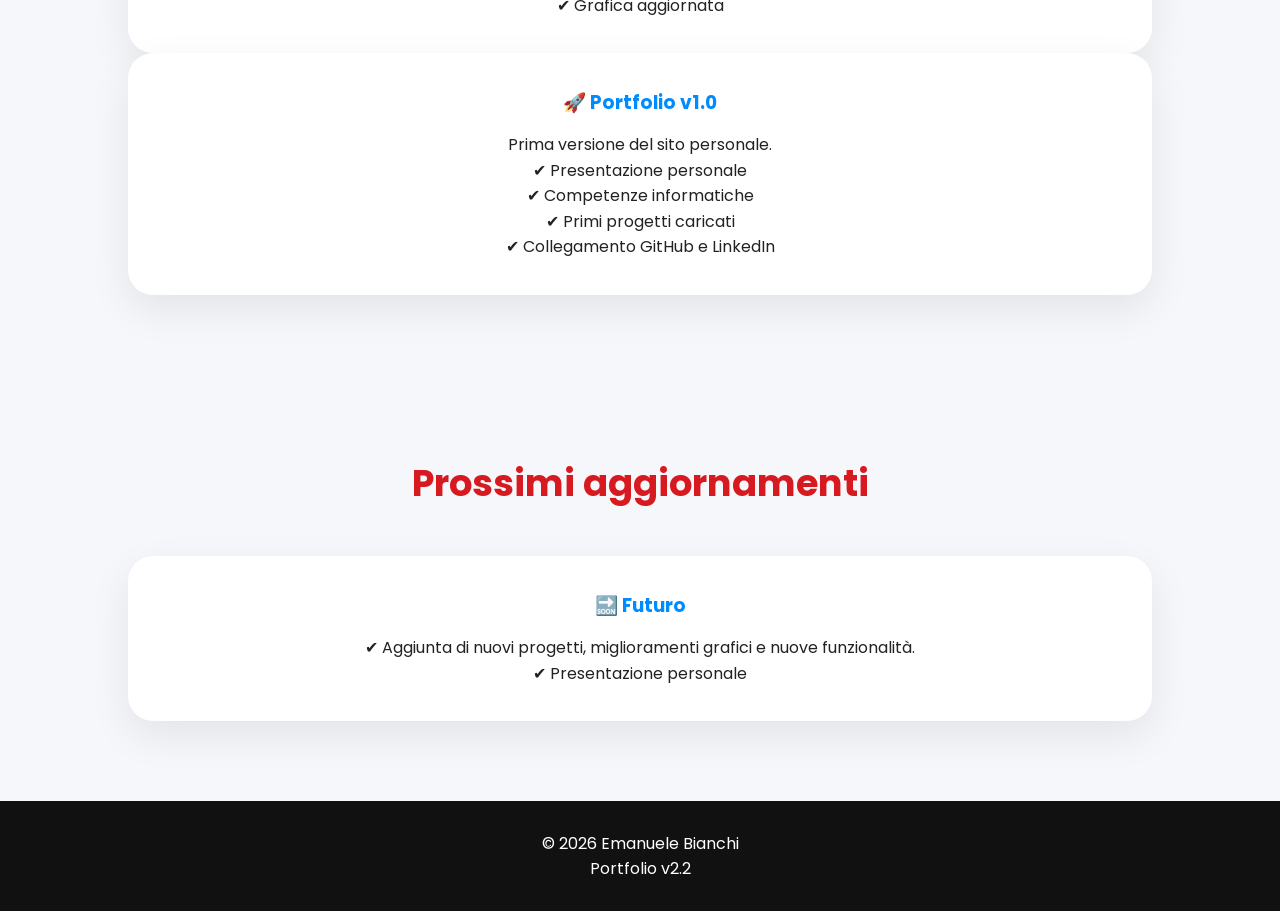
==== commit 77832d01: "caricamento versione 2.2 sistemazione bug pagina giochi, sitsemazione inserimento versione automatic" ====
--- a/changelog.html
+++ b/changelog.html
@@ -17,7 +17,7 @@
         <img src="img/logo.png" class="logo" alt="Logo Emanuele Bianchi">
         <h1> Versioni Portfolio </h1>
         <p> Cronologia degli aggiornamenti del mio sito personale. </p>
-        <p class="versione"> Portfolio v2.0 </p>
+        <p class="versione"> </p>
     </header>
 
     <nav>
@@ -30,8 +30,19 @@
 
     <section>
         <h2> Aggiornamenti </h2>
+        <div class="cards"></div>
+            <div class="card">
+                <h3>Portfolio v2.2</h3>
+                <p> Completamento e miglioramento della struttura del portfolio. </p>
+                <p>
+                    ✔ Aggiunte sezioni mancanti<br>
+                    ✔ Gestione automatica della versione<br>
+                    ✔ Footer automatico<br>
+                    ✔ Migliorata manutenzione del sito<br>
+                    ✔ Ottimizzazioni generali
+                </p>
+            </div>
 
-        <div class="cards">
             <div class="card">
                 <h3> Portfolio v2.1 </h3>
                 <p> Aggiornamento basato sui feedback ricevuti dopo la pubblicazione del portfolio. </p>
@@ -82,8 +93,7 @@
     </section>
 
     <footer>
-        <p> © 2026 Emanuele Bianchi </p>
-        <p> Portfolio v2.0 </p>
+        
     </footer>
 
     <script src="script.js"></script>
